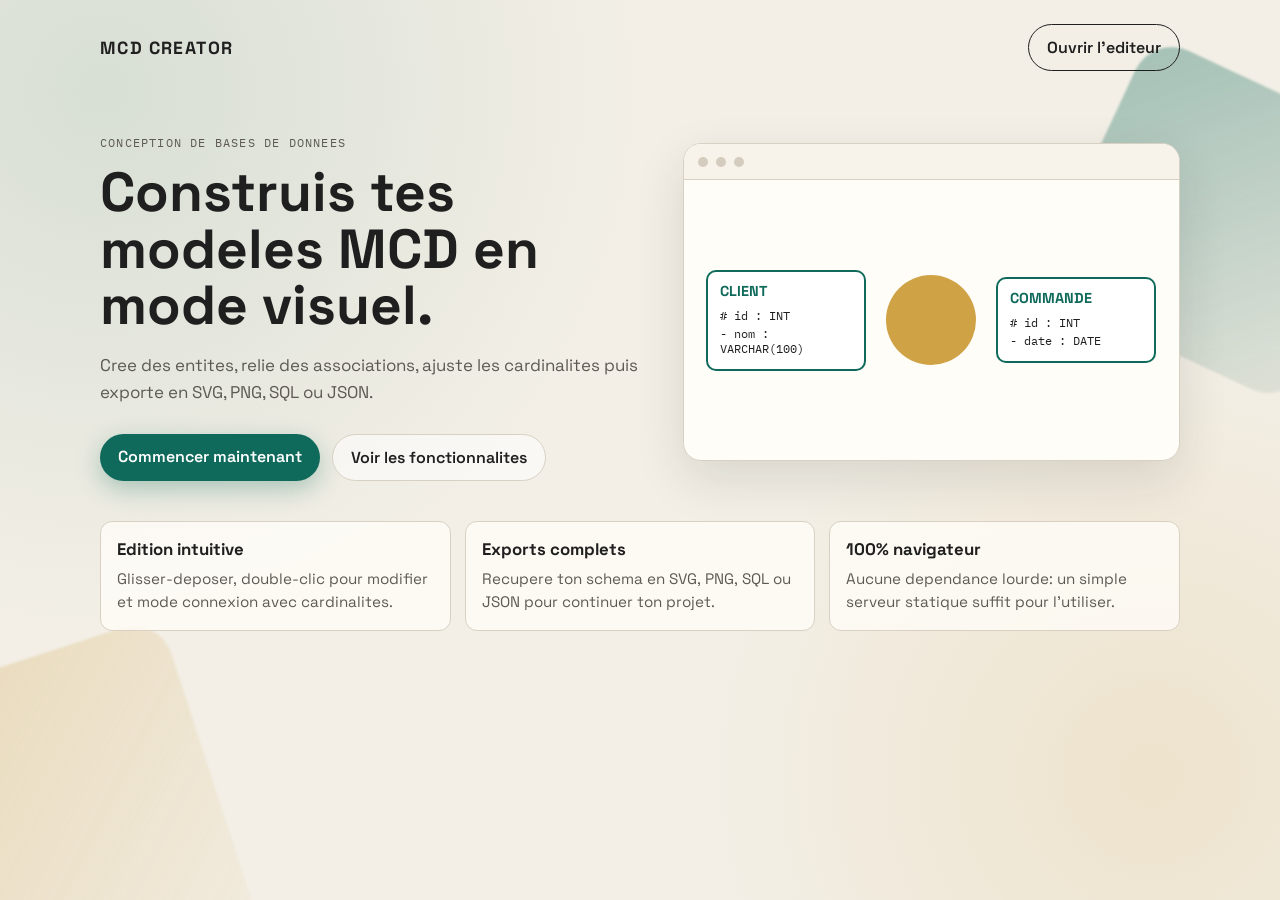
==== index.html @ fb3d9ec9 "feat: add web app initial files" ====
<!DOCTYPE html>
<html lang="fr">
<head>
  <meta charset="UTF-8">
  <meta name="viewport" content="width=device-width, initial-scale=1.0">
  <title>MCD Creator - Presentation</title>
  <link rel="preconnect" href="https://fonts.googleapis.com">
  <link rel="preconnect" href="https://fonts.gstatic.com" crossorigin>
  <link href="https://fonts.googleapis.com/css2?family=Space+Grotesk:wght@400;500;700&family=IBM+Plex+Mono:wght@400;600&display=swap" rel="stylesheet">
  <link rel="stylesheet" href="landing.css">
</head>
<body>
  <div class="bg-shape shape-a"></div>
  <div class="bg-shape shape-b"></div>

  <header class="topbar">
    <div class="brand">MCD Creator</div>
    <a class="btn btn-outline" href="editor.html">Ouvrir l'editeur</a>
  </header>

  <main class="hero">
    <section class="hero-content">
      <p class="eyebrow">Conception de bases de donnees</p>
      <h1>Construis tes modeles MCD en mode visuel.</h1>
      <p class="lead">
        Cree des entites, relie des associations, ajuste les cardinalites puis exporte en SVG, PNG, SQL ou JSON.
      </p>
      <div class="hero-actions">
        <a class="btn btn-primary" href="editor.html">Commencer maintenant</a>
        <a class="btn btn-ghost" href="#features">Voir les fonctionnalites</a>
      </div>
    </section>

    <section class="mockup" aria-label="Apercu du projet">
      <div class="mockup-header">
        <span></span><span></span><span></span>
      </div>
      <div class="mockup-body">
        <div class="mock-card">
          <h3>CLIENT</h3>
          <p># id : INT</p>
          <p>- nom : VARCHAR(100)</p>
        </div>
        <div class="mock-diamond">PASSE</div>
        <div class="mock-card">
          <h3>COMMANDE</h3>
          <p># id : INT</p>
          <p>- date : DATE</p>
        </div>
      </div>
    </section>
  </main>

  <section id="features" class="features">
    <article>
      <h2>Edition intuitive</h2>
      <p>Glisser-deposer, double-clic pour modifier et mode connexion avec cardinalites.</p>
    </article>
    <article>
      <h2>Exports complets</h2>
      <p>Recupere ton schema en SVG, PNG, SQL ou JSON pour continuer ton projet.</p>
    </article>
    <article>
      <h2>100% navigateur</h2>
      <p>Aucune dependance lourde: un simple serveur statique suffit pour l'utiliser.</p>
    </article>
  </section>
</body>
</html>
---- landing.css ----
:root {
  --bg: #f3efe6;
  --text: #1f1f1f;
  --muted: #5d5a55;
  --accent: #0f6a5b;
  --accent-dark: #0b4f44;
  --panel: #fffdf8;
  --line: #d7d0c3;
  --shadow: 0 18px 50px rgba(31, 31, 31, 0.12);
}

* {
  box-sizing: border-box;
}

html,
body {
  margin: 0;
  padding: 0;
  min-height: 100%;
}

body {
  font-family: 'Space Grotesk', sans-serif;
  color: var(--text);
  background:
    radial-gradient(circle at 8% 10%, rgba(15, 106, 91, 0.12), transparent 38%),
    radial-gradient(circle at 90% 86%, rgba(208, 162, 70, 0.16), transparent 32%),
    var(--bg);
  position: relative;
  overflow-x: hidden;
}

.bg-shape {
  position: fixed;
  z-index: -1;
  border-radius: 40px;
  filter: blur(1px);
}

.shape-a {
  width: 280px;
  height: 280px;
  top: 80px;
  right: -80px;
  background: linear-gradient(135deg, rgba(15, 106, 91, 0.35), rgba(11, 79, 68, 0.08));
  transform: rotate(25deg);
}

.shape-b {
  width: 340px;
  height: 340px;
  left: -120px;
  bottom: -100px;
  background: linear-gradient(135deg, rgba(208, 162, 70, 0.3), rgba(208, 162, 70, 0.04));
  transform: rotate(-18deg);
}

.topbar {
  max-width: 1120px;
  margin: 0 auto;
  padding: 24px 20px;
  display: flex;
  justify-content: space-between;
  align-items: center;
}

.brand {
  font-size: 1.1rem;
  letter-spacing: 0.08em;
  font-weight: 700;
  text-transform: uppercase;
}

.hero {
  max-width: 1120px;
  margin: 0 auto;
  padding: 28px 20px 20px;
  display: grid;
  gap: 36px;
  grid-template-columns: 1.1fr 1fr;
  align-items: center;
}

.eyebrow {
  font-family: 'IBM Plex Mono', monospace;
  text-transform: uppercase;
  letter-spacing: 0.1em;
  color: var(--muted);
  font-size: 0.75rem;
  margin-bottom: 14px;
}

.hero-content h1 {
  margin: 0;
  font-size: clamp(2rem, 4.3vw, 3.8rem);
  line-height: 1.03;
  max-width: 16ch;
}

.lead {
  margin: 18px 0 0;
  max-width: 54ch;
  color: var(--muted);
  font-size: 1.06rem;
  line-height: 1.6;
}

.hero-actions {
  margin-top: 28px;
  display: flex;
  flex-wrap: wrap;
  gap: 12px;
}

.btn {
  text-decoration: none;
  border-radius: 999px;
  padding: 12px 18px;
  font-weight: 600;
  transition: transform 0.16s ease, box-shadow 0.18s ease, background 0.2s ease;
}

.btn:hover {
  transform: translateY(-2px);
}

.btn-primary {
  background: var(--accent);
  color: #fff;
  box-shadow: 0 8px 24px rgba(15, 106, 91, 0.3);
}

.btn-primary:hover {
  background: var(--accent-dark);
}

.btn-ghost {
  color: var(--text);
  border: 1px solid var(--line);
  background: rgba(255, 255, 255, 0.55);
}

.btn-outline {
  color: var(--text);
  border: 1px solid var(--text);
}

.mockup {
  background: var(--panel);
  border: 1px solid var(--line);
  border-radius: 18px;
  box-shadow: var(--shadow);
  overflow: hidden;
  animation: pop-in 0.7s ease;
}

.mockup-header {
  height: 36px;
  border-bottom: 1px solid var(--line);
  display: flex;
  align-items: center;
  gap: 8px;
  padding-left: 14px;
  background: #f7f3ea;
}

.mockup-header span {
  width: 10px;
  height: 10px;
  border-radius: 50%;
  background: #d4ccbe;
}

.mockup-body {
  min-height: 280px;
  padding: 20px;
  display: flex;
  align-items: center;
  justify-content: center;
  gap: 20px;
}

.mock-card {
  width: 160px;
  background: #fff;
  border: 2px solid #0f6a5b;
  border-radius: 10px;
  padding: 10px 12px;
}

.mock-card h3 {
  margin: 0 0 8px;
  color: #0f6a5b;
  font-size: 0.9rem;
}

.mock-card p {
  margin: 3px 0;
  font-family: 'IBM Plex Mono', monospace;
  font-size: 0.75rem;
}

.mock-diamond {
  width: 90px;
  height: 90px;
  display: grid;
  place-items: center;
  border-radius: 50%;
  background: #d0a246;
  color: #fff;
  font-weight: 700;
  letter-spacing: 0.04em;
}

.mock-diamond::before {
  content: 'PASSE';
}

.mock-diamond {
  color: transparent;
}

.features {
  max-width: 1120px;
  margin: 20px auto 60px;
  padding: 0 20px;
  display: grid;
  gap: 14px;
  grid-template-columns: repeat(3, minmax(0, 1fr));
}

.features article {
  background: rgba(255, 253, 248, 0.8);
  border: 1px solid var(--line);
  border-radius: 12px;
  padding: 16px;
}

.features h2 {
  margin: 0 0 8px;
  font-size: 1.05rem;
}

.features p {
  margin: 0;
  color: var(--muted);
  line-height: 1.5;
  font-size: 0.95rem;
}

@keyframes pop-in {
  from {
    opacity: 0;
    transform: translateY(16px) scale(0.985);
  }
  to {
    opacity: 1;
    transform: translateY(0) scale(1);
  }
}

@media (max-width: 920px) {
  .hero {
    grid-template-columns: 1fr;
  }

  .features {
    grid-template-columns: 1fr;
  }

  .mockup-body {
    flex-direction: column;
  }
}
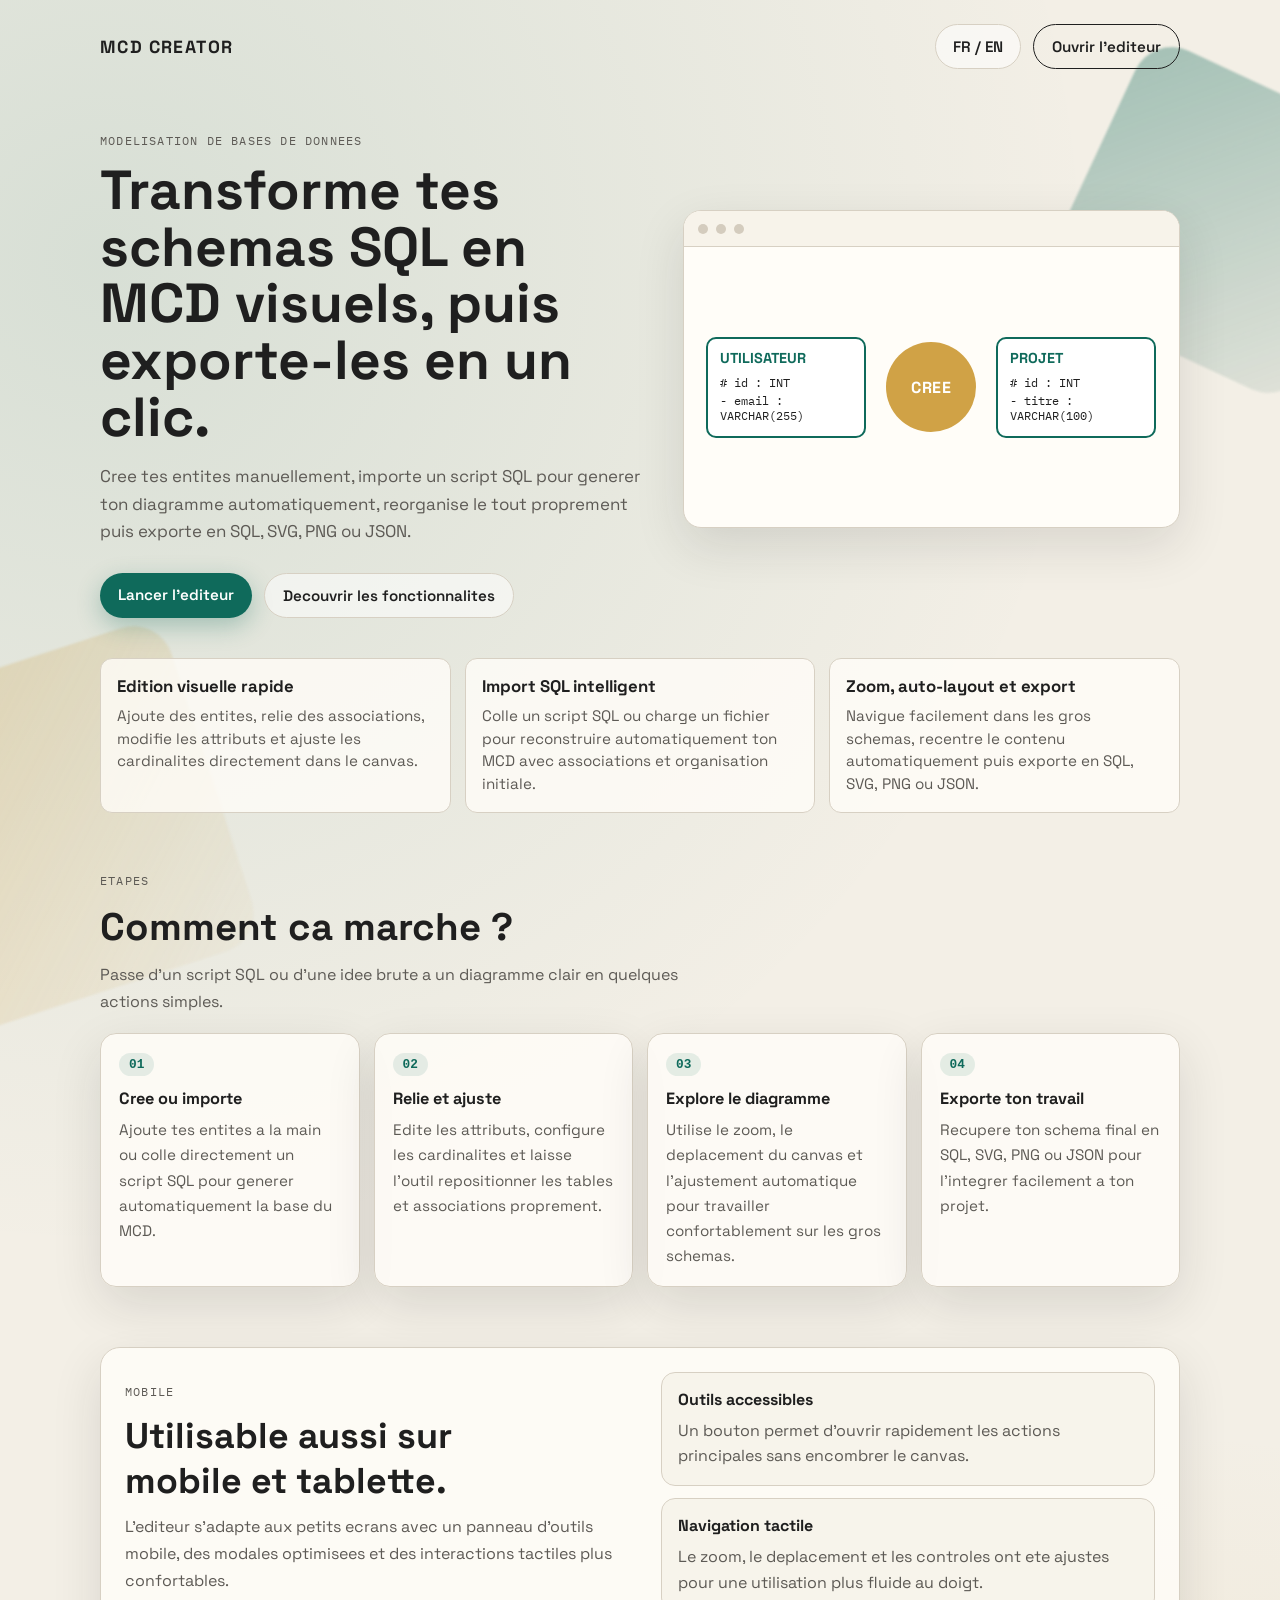
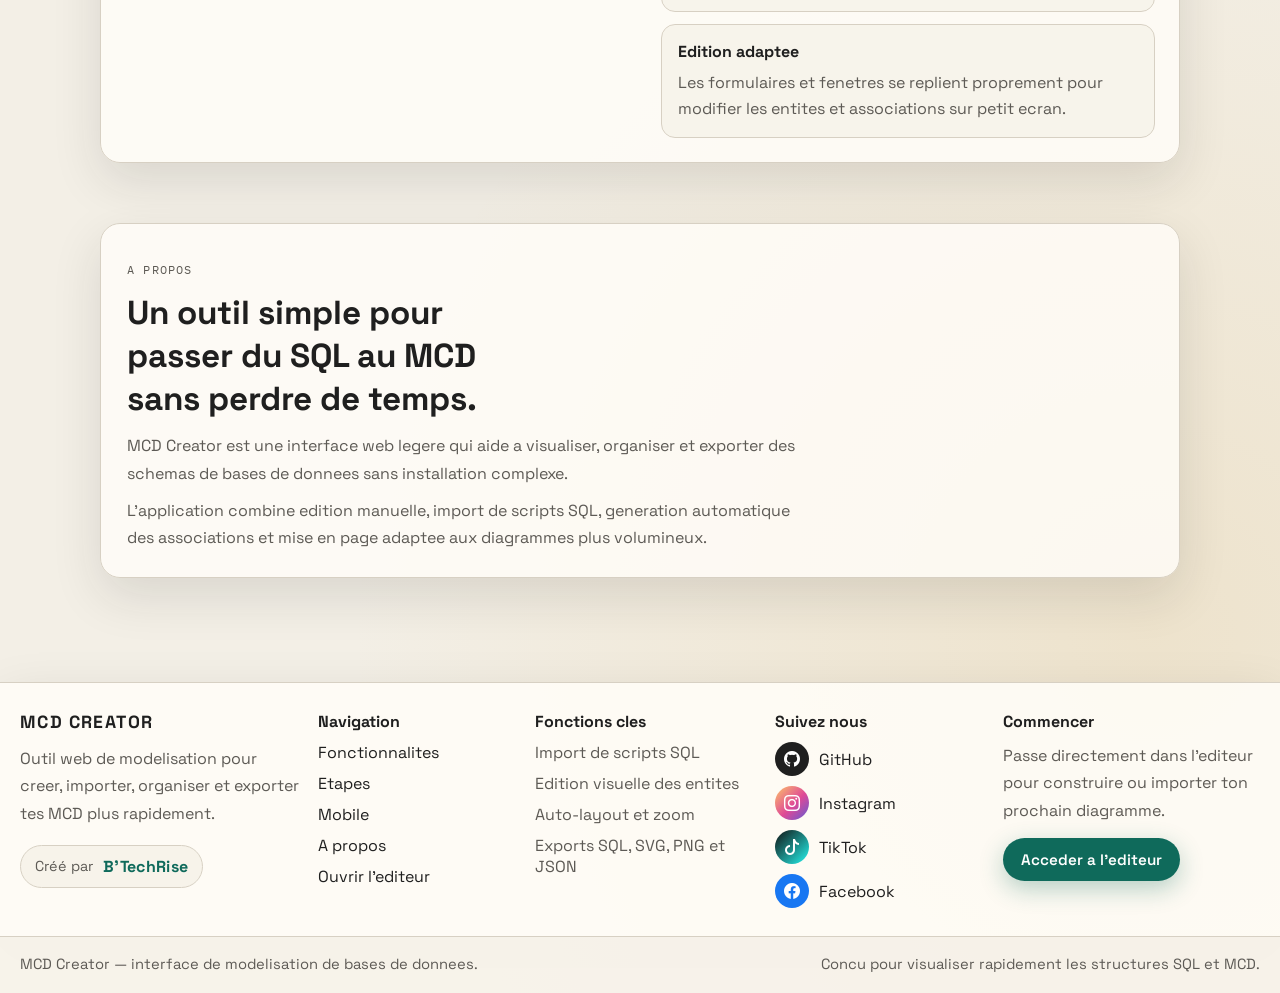
==== commit a2e48f9f: "Enhance landing page and mobile editor experience" ====
--- a/index.html
+++ b/index.html
@@ -3,10 +3,11 @@
 <head>
   <meta charset="UTF-8">
   <meta name="viewport" content="width=device-width, initial-scale=1.0">
-  <title>MCD Creator - Presentation</title>
+  <title>MCD Creator - Accueil</title>
   <link rel="preconnect" href="https://fonts.googleapis.com">
   <link rel="preconnect" href="https://fonts.gstatic.com" crossorigin>
   <link href="https://fonts.googleapis.com/css2?family=Space+Grotesk:wght@400;500;700&family=IBM+Plex+Mono:wght@400;600&display=swap" rel="stylesheet">
+  <link rel="stylesheet" href="https://cdn.jsdelivr.net/npm/bootstrap-icons@1.11.3/font/bootstrap-icons.min.css">
   <link rel="stylesheet" href="landing.css">
 </head>
 <body>
@@ -15,19 +16,22 @@
 
   <header class="topbar">
     <div class="brand">MCD Creator</div>
-    <a class="btn btn-outline" href="editor.html">Ouvrir l'editeur</a>
+    <div class="topbar-actions">
+      <button id="lang-toggle" class="btn btn-ghost btn-lang" type="button">FR / EN</button>
+      <a class="btn btn-outline" href="editor.html" data-i18n="openEditor">Ouvrir l'editeur</a>
+    </div>
   </header>
 
   <main class="hero">
     <section class="hero-content">
-      <p class="eyebrow">Conception de bases de donnees</p>
-      <h1>Construis tes modeles MCD en mode visuel.</h1>
-      <p class="lead">
-        Cree des entites, relie des associations, ajuste les cardinalites puis exporte en SVG, PNG, SQL ou JSON.
+      <p class="eyebrow" data-i18n="eyebrow">Modelisation de bases de donnees</p>
+      <h1 data-i18n="heroTitle">Transforme tes schemas SQL en MCD visuels, puis exporte-les en un clic.</h1>
+      <p class="lead" data-i18n="heroLead">
+        Cree tes entites manuellement, importe un script SQL pour generer ton diagramme automatiquement, reorganise le tout proprement puis exporte en SQL, SVG, PNG ou JSON.
       </p>
       <div class="hero-actions">
-        <a class="btn btn-primary" href="editor.html">Commencer maintenant</a>
-        <a class="btn btn-ghost" href="#features">Voir les fonctionnalites</a>
+        <a class="btn btn-primary" href="editor.html" data-i18n="launchEditor">Lancer l'editeur</a>
+        <a class="btn btn-ghost" href="#features" data-i18n="discoverFeatures">Decouvrir les fonctionnalites</a>
       </div>
     </section>
 
@@ -37,15 +41,15 @@
       </div>
       <div class="mockup-body">
         <div class="mock-card">
-          <h3>CLIENT</h3>
+          <h3 data-i18n="mockUser">UTILISATEUR</h3>
           <p># id : INT</p>
-          <p>- nom : VARCHAR(100)</p>
+          <p>- email : VARCHAR(255)</p>
         </div>
-        <div class="mock-diamond">PASSE</div>
+        <div class="mock-diamond" data-i18n="mockRelation">CREE</div>
         <div class="mock-card">
-          <h3>COMMANDE</h3>
+          <h3 data-i18n="mockProject">PROJET</h3>
           <p># id : INT</p>
-          <p>- date : DATE</p>
+          <p data-i18n="mockProjectField">- titre : VARCHAR(100)</p>
         </div>
       </div>
     </section>
@@ -53,17 +57,303 @@
 
   <section id="features" class="features">
     <article>
-      <h2>Edition intuitive</h2>
-      <p>Glisser-deposer, double-clic pour modifier et mode connexion avec cardinalites.</p>
+      <h2 data-i18n="feature1Title">Edition visuelle rapide</h2>
+      <p data-i18n="feature1Text">Ajoute des entites, relie des associations, modifie les attributs et ajuste les cardinalites directement dans le canvas.</p>
     </article>
     <article>
-      <h2>Exports complets</h2>
-      <p>Recupere ton schema en SVG, PNG, SQL ou JSON pour continuer ton projet.</p>
+      <h2 data-i18n="feature2Title">Import SQL intelligent</h2>
+      <p data-i18n="feature2Text">Colle un script SQL ou charge un fichier pour reconstruire automatiquement ton MCD avec associations et organisation initiale.</p>
     </article>
     <article>
-      <h2>100% navigateur</h2>
-      <p>Aucune dependance lourde: un simple serveur statique suffit pour l'utiliser.</p>
+      <h2 data-i18n="feature3Title">Zoom, auto-layout et export</h2>
+      <p data-i18n="feature3Text">Navigue facilement dans les gros schemas, recentre le contenu automatiquement puis exporte en SQL, SVG, PNG ou JSON.</p>
     </article>
   </section>
+
+  <section id="steps" class="steps">
+    <div class="steps-intro">
+      <p class="eyebrow" data-i18n="stepsEyebrow">Etapes</p>
+      <h2 data-i18n="stepsTitle">Comment ca marche ?</h2>
+      <p class="steps-lead" data-i18n="stepsLead">Passe d'un script SQL ou d'une idee brute a un diagramme clair en quelques actions simples.</p>
+    </div>
+
+    <div class="steps-grid">
+      <article class="step-card">
+        <span class="step-index">01</span>
+        <h3 data-i18n="step1Title">Cree ou importe</h3>
+        <p data-i18n="step1Text">Ajoute tes entites a la main ou colle directement un script SQL pour generer automatiquement la base du MCD.</p>
+      </article>
+      <article class="step-card">
+        <span class="step-index">02</span>
+        <h3 data-i18n="step2Title">Relie et ajuste</h3>
+        <p data-i18n="step2Text">Edite les attributs, configure les cardinalites et laisse l'outil repositionner les tables et associations proprement.</p>
+      </article>
+      <article class="step-card">
+        <span class="step-index">03</span>
+        <h3 data-i18n="step3Title">Explore le diagramme</h3>
+        <p data-i18n="step3Text">Utilise le zoom, le deplacement du canvas et l'ajustement automatique pour travailler confortablement sur les gros schemas.</p>
+      </article>
+      <article class="step-card">
+        <span class="step-index">04</span>
+        <h3 data-i18n="step4Title">Exporte ton travail</h3>
+        <p data-i18n="step4Text">Recupere ton schema final en SQL, SVG, PNG ou JSON pour l'integrer facilement a ton projet.</p>
+      </article>
+    </div>
+  </section>
+
+  <section id="mobile" class="mobile-section">
+    <div class="mobile-card">
+      <div class="mobile-copy">
+        <p class="eyebrow" data-i18n="mobileEyebrow">Mobile</p>
+        <h2 data-i18n="mobileTitle">Utilisable aussi sur mobile et tablette.</h2>
+        <p class="mobile-lead" data-i18n="mobileLead">L'editeur s'adapte aux petits ecrans avec un panneau d'outils mobile, des modales optimisees et des interactions tactiles plus confortables.</p>
+      </div>
+
+      <div class="mobile-points">
+        <article>
+          <h3 data-i18n="mobilePoint1Title">Outils accessibles</h3>
+          <p data-i18n="mobilePoint1Text">Un bouton permet d'ouvrir rapidement les actions principales sans encombrer le canvas.</p>
+        </article>
+        <article>
+          <h3 data-i18n="mobilePoint2Title">Navigation tactile</h3>
+          <p data-i18n="mobilePoint2Text">Le zoom, le deplacement et les controles ont ete ajustes pour une utilisation plus fluide au doigt.</p>
+        </article>
+        <article>
+          <h3 data-i18n="mobilePoint3Title">Edition adaptee</h3>
+          <p data-i18n="mobilePoint3Text">Les formulaires et fenetres se replient proprement pour modifier les entites et associations sur petit ecran.</p>
+        </article>
+      </div>
+    </div>
+  </section>
+
+  <section id="about" class="about">
+    <div class="about-card">
+      <p class="eyebrow" data-i18n="aboutEyebrow">A propos</p>
+      <h2 data-i18n="aboutTitle">Un outil simple pour passer du SQL au MCD sans perdre de temps.</h2>
+      <p data-i18n="aboutText1">MCD Creator est une interface web legere qui aide a visualiser, organiser et exporter des schemas de bases de donnees sans installation complexe.</p>
+      <p data-i18n="aboutText2">L'application combine edition manuelle, import de scripts SQL, generation automatique des associations et mise en page adaptee aux diagrammes plus volumineux.</p>
+    </div>
+  </section>
+
+  <footer class="site-footer">
+    <div class="footer-grid">
+      <section class="footer-brand-block">
+        <div class="brand footer-brand">MCD Creator</div>
+        <p class="footer-text" data-i18n="footerBrandText">Outil web de modelisation pour creer, importer, organiser et exporter tes MCD plus rapidement.</p>
+        <div class="footer-signature">
+          <span class="footer-signature-label" data-i18n="footerSignatureLabel">Créé par</span>
+          <a class="footer-signature-link" href="https://btechrise.fr/">B'TechRise</a>
+        </div>
+      </section>
+
+      <section>
+        <h3 class="footer-title" data-i18n="footerNavTitle">Navigation</h3>
+        <nav class="footer-links" aria-label="Footer navigation">
+          <a href="#features" data-i18n="footerLinkFeatures">Fonctionnalites</a>
+          <a href="#steps" data-i18n="footerLinkSteps">Etapes</a>
+          <a href="#mobile" data-i18n="footerLinkMobile">Mobile</a>
+          <a href="#about" data-i18n="footerLinkAbout">A propos</a>
+          <a href="editor.html" data-i18n="footerLinkEditor">Ouvrir l'editeur</a>
+        </nav>
+      </section>
+
+      <section>
+        <h3 class="footer-title" data-i18n="footerToolsTitle">Fonctions cles</h3>
+        <ul class="footer-list">
+          <li data-i18n="footerTool1">Import de scripts SQL</li>
+          <li data-i18n="footerTool2">Edition visuelle des entites</li>
+          <li data-i18n="footerTool3">Auto-layout et zoom</li>
+          <li data-i18n="footerTool4">Exports SQL, SVG, PNG et JSON</li>
+        </ul>
+      </section>
+
+      <section>
+        <h3 class="footer-title" data-i18n="footerFollowTitle">Suivez nous</h3>
+        <div class="footer-links footer-socials">
+          <a href="https://github.com/bameme-sy/B-MCD-Creat" target="_blank" rel="noreferrer" aria-label="GitHub">
+            <span class="social-badge social-github"><i class="bi bi-github" aria-hidden="true"></i></span>
+            <span>GitHub</span>
+          </a>
+          <a href="https://www.instagram.com/" target="_blank" rel="noreferrer" aria-label="Instagram">
+            <span class="social-badge social-instagram"><i class="bi bi-instagram" aria-hidden="true"></i></span>
+            <span>Instagram</span>
+          </a>
+          <a href="https://www.tiktok.com/" target="_blank" rel="noreferrer" aria-label="TikTok">
+            <span class="social-badge social-tiktok"><i class="bi bi-tiktok" aria-hidden="true"></i></span>
+            <span>TikTok</span>
+          </a>
+          <a href="https://www.facebook.com/" target="_blank" rel="noreferrer" aria-label="Facebook">
+            <span class="social-badge social-facebook"><i class="bi bi-facebook" aria-hidden="true"></i></span>
+            <span>Facebook</span>
+          </a>
+        </div>
+      </section>
+
+      <section>
+        <h3 class="footer-title" data-i18n="footerCtaTitle">Commencer</h3>
+        <p class="footer-text" data-i18n="footerCtaText">Passe directement dans l'editeur pour construire ou importer ton prochain diagramme.</p>
+        <a class="btn btn-primary footer-cta" href="editor.html" data-i18n="footerCtaButton">Acceder a l'editeur</a>
+      </section>
+    </div>
+
+    <div class="footer-bottom">
+      <p data-i18n="footerBottomLeft">MCD Creator — interface de modelisation de bases de donnees.</p>
+      <p data-i18n="footerBottomRight">Concu pour visualiser rapidement les structures SQL et MCD.</p>
+    </div>
+  </footer>
+
+  <script>
+    const translations = {
+      fr: {
+        title: 'MCD Creator - Accueil',
+        openEditor: "Ouvrir l'editeur",
+        eyebrow: 'Modelisation de bases de donnees',
+        heroTitle: 'Transforme tes schemas SQL en MCD visuels, puis exporte-les en un clic.',
+        heroLead: 'Cree tes entites manuellement, importe un script SQL pour generer ton diagramme automatiquement, reorganise le tout proprement puis exporte en SQL, SVG, PNG ou JSON.',
+        launchEditor: "Lancer l'editeur",
+        discoverFeatures: 'Decouvrir les fonctionnalites',
+        mockUser: 'UTILISATEUR',
+        mockRelation: 'CREE',
+        mockProject: 'PROJET',
+        mockProjectField: '- titre : VARCHAR(100)',
+        feature1Title: 'Edition visuelle rapide',
+        feature1Text: 'Ajoute des entites, relie des associations, modifie les attributs et ajuste les cardinalites directement dans le canvas.',
+        feature2Title: 'Import SQL intelligent',
+        feature2Text: 'Colle un script SQL ou charge un fichier pour reconstruire automatiquement ton MCD avec associations et organisation initiale.',
+        feature3Title: 'Zoom, auto-layout et export',
+        feature3Text: 'Navigue facilement dans les gros schemas, recentre le contenu automatiquement puis exporte en SQL, SVG, PNG ou JSON.',
+        aboutEyebrow: 'A propos',
+        aboutTitle: 'Un outil simple pour passer du SQL au MCD sans perdre de temps.',
+        aboutText1: 'MCD Creator est une interface web legere qui aide a visualiser, organiser et exporter des schemas de bases de donnees sans installation complexe.',
+        aboutText2: 'L\'application combine edition manuelle, import de scripts SQL, generation automatique des associations et mise en page adaptee aux diagrammes plus volumineux.',
+        footerBrandText: 'Outil web de modelisation pour creer, importer, organiser et exporter tes MCD plus rapidement.',
+        footerNavTitle: 'Navigation',
+        footerLinkFeatures: 'Fonctionnalites',
+        footerLinkSteps: 'Etapes',
+        footerLinkMobile: 'Mobile',
+        footerLinkAbout: 'A propos',
+        footerLinkEditor: "Ouvrir l'editeur",
+        stepsEyebrow: 'Etapes',
+        stepsTitle: 'Comment ca marche ?',
+        stepsLead: "Passe d'un script SQL ou d'une idee brute a un diagramme clair en quelques actions simples.",
+        step1Title: 'Cree ou importe',
+        step1Text: 'Ajoute tes entites a la main ou colle directement un script SQL pour generer automatiquement la base du MCD.',
+        step2Title: 'Relie et ajuste',
+        step2Text: "Edite les attributs, configure les cardinalites et laisse l'outil repositionner les tables et associations proprement.",
+        step3Title: 'Explore le diagramme',
+        step3Text: "Utilise le zoom, le deplacement du canvas et l'ajustement automatique pour travailler confortablement sur les gros schemas.",
+        step4Title: 'Exporte ton travail',
+        step4Text: "Recupere ton schema final en SQL, SVG, PNG ou JSON pour l'integrer facilement a ton projet.",
+        mobileEyebrow: 'Mobile',
+        mobileTitle: 'Utilisable aussi sur mobile et tablette.',
+        mobileLead: "L'editeur s'adapte aux petits ecrans avec un panneau d'outils mobile, des modales optimisees et des interactions tactiles plus confortables.",
+        mobilePoint1Title: 'Outils accessibles',
+        mobilePoint1Text: "Un bouton permet d'ouvrir rapidement les actions principales sans encombrer le canvas.",
+        mobilePoint2Title: 'Navigation tactile',
+        mobilePoint2Text: 'Le zoom, le deplacement et les controles ont ete ajustes pour une utilisation plus fluide au doigt.',
+        mobilePoint3Title: 'Edition adaptee',
+        mobilePoint3Text: 'Les formulaires et fenetres se replient proprement pour modifier les entites et associations sur petit ecran.',
+        footerSignatureLabel: 'Créé par',
+        footerToolsTitle: 'Fonctions cles',
+        footerTool1: 'Import de scripts SQL',
+        footerTool2: 'Edition visuelle des entites',
+        footerTool3: 'Auto-layout et zoom',
+        footerTool4: 'Exports SQL, SVG, PNG et JSON',
+        footerFollowTitle: 'Suivez nous',
+        footerCtaTitle: 'Commencer',
+        footerCtaText: "Passe directement dans l'editeur pour construire ou importer ton prochain diagramme.",
+        footerCtaButton: "Acceder a l'editeur",
+        footerBottomLeft: 'MCD Creator — interface de modelisation de bases de donnees.',
+        footerBottomRight: 'Concu pour visualiser rapidement les structures SQL et MCD.',
+        langLabel: 'FR / EN'
+      },
+      en: {
+        title: 'MCD Creator - Home',
+        openEditor: 'Open editor',
+        eyebrow: 'Database modeling',
+        heroTitle: 'Turn your SQL schemas into visual ER models and export them in one click.',
+        heroLead: 'Create entities manually, import an SQL script to generate your diagram automatically, organize everything neatly, then export to SQL, SVG, PNG, or JSON.',
+        launchEditor: 'Launch editor',
+        discoverFeatures: 'Explore features',
+        mockUser: 'USER',
+        mockRelation: 'CREATES',
+        mockProject: 'PROJECT',
+        mockProjectField: '- title : VARCHAR(100)',
+        feature1Title: 'Fast visual editing',
+        feature1Text: 'Add entities, connect associations, edit attributes, and fine-tune cardinalities directly on the canvas.',
+        feature2Title: 'Smart SQL import',
+        feature2Text: 'Paste a SQL script or load a file to automatically rebuild your MCD with associations and an initial layout.',
+        feature3Title: 'Zoom, auto-layout, and export',
+        feature3Text: 'Navigate large schemas easily, recenter the content automatically, then export to SQL, SVG, PNG, or JSON.',
+        aboutEyebrow: 'About',
+        aboutTitle: 'A simple tool to go from SQL to MCD without losing time.',
+        aboutText1: 'MCD Creator is a lightweight web interface that helps you visualize, organize, and export database schemas without any heavy setup.',
+        aboutText2: 'The application combines manual editing, SQL script import, automatic association generation, and layouts adapted to larger diagrams.',
+        footerBrandText: 'A web modeling tool to create, import, organize, and export your MCD diagrams faster.',
+        footerNavTitle: 'Navigation',
+        footerLinkFeatures: 'Features',
+        footerLinkSteps: 'Steps',
+        footerLinkMobile: 'Mobile',
+        footerLinkAbout: 'About',
+        footerLinkEditor: 'Open editor',
+        stepsEyebrow: 'Steps',
+        stepsTitle: 'How does it work?',
+        stepsLead: 'Go from a raw SQL script or rough idea to a clean diagram in just a few simple actions.',
+        step1Title: 'Create or import',
+        step1Text: 'Add your entities manually or paste an SQL script to automatically generate the base structure of the diagram.',
+        step2Title: 'Connect and refine',
+        step2Text: 'Edit attributes, set cardinalities, and let the tool reposition tables and associations neatly.',
+        step3Title: 'Explore the diagram',
+        step3Text: 'Use zoom, canvas panning, and automatic fitting to work comfortably on larger schemas.',
+        step4Title: 'Export your work',
+        step4Text: 'Download the final schema as SQL, SVG, PNG, or JSON so it fits easily into your project.',
+        mobileEyebrow: 'Mobile',
+        mobileTitle: 'Also usable on mobile and tablet.',
+        mobileLead: 'The editor adapts to smaller screens with a mobile tools panel, optimized modals, and more comfortable touch interactions.',
+        mobilePoint1Title: 'Accessible tools',
+        mobilePoint1Text: 'A dedicated button opens the main actions quickly without cluttering the canvas.',
+        mobilePoint2Title: 'Touch navigation',
+        mobilePoint2Text: 'Zoom, panning, and controls were refined for smoother finger-based interaction.',
+        mobilePoint3Title: 'Adapted editing',
+        mobilePoint3Text: 'Forms and panels fold cleanly so entities and associations stay easy to edit on smaller screens.',
+        footerSignatureLabel: 'Created by',
+        footerToolsTitle: 'Key features',
+        footerTool1: 'SQL script import',
+        footerTool2: 'Visual entity editing',
+        footerTool3: 'Auto-layout and zoom',
+        footerTool4: 'SQL, SVG, PNG, and JSON exports',
+        footerFollowTitle: 'Follow us',
+        footerCtaTitle: 'Get started',
+        footerCtaText: 'Jump straight into the editor to build or import your next diagram.',
+        footerCtaButton: 'Open the editor',
+        footerBottomLeft: 'MCD Creator — database modeling interface.',
+        footerBottomRight: 'Designed to visualize SQL and MCD structures quickly.',
+        langLabel: 'EN / FR'
+      }
+    };
+
+    const langButton = document.getElementById('lang-toggle');
+    const savedLang = localStorage.getItem('mcd-landing-lang');
+    let currentLang = savedLang === 'en' ? 'en' : 'fr';
+
+    function applyTranslations(lang) {
+      const dict = translations[lang] ?? translations.fr;
+      document.documentElement.lang = lang;
+      document.title = dict.title;
+      document.querySelectorAll('[data-i18n]').forEach(node => {
+        const key = node.dataset.i18n;
+        if (dict[key]) node.textContent = dict[key];
+      });
+      langButton.textContent = dict.langLabel;
+      localStorage.setItem('mcd-landing-lang', lang);
+    }
+
+    langButton.addEventListener('click', () => {
+      currentLang = currentLang === 'fr' ? 'en' : 'fr';
+      applyTranslations(currentLang);
+    });
+
+    applyTranslations(currentLang);
+  </script>
 </body>
 </html>
--- a/landing.css
+++ b/landing.css
@@ -65,6 +65,12 @@
   align-items: center;
 }
 
+.topbar-actions {
+  display: flex;
+  align-items: center;
+  gap: 12px;
+}
+
 .brand {
   font-size: 1.1rem;
   letter-spacing: 0.08em;
@@ -118,7 +124,13 @@
   border-radius: 999px;
   padding: 12px 18px;
   font-weight: 600;
+  font-family: inherit;
+  font-size: 0.95rem;
   transition: transform 0.16s ease, box-shadow 0.18s ease, background 0.2s ease;
+}
+
+button.btn {
+  cursor: pointer;
 }
 
 .btn:hover {
@@ -144,6 +156,11 @@
 .btn-outline {
   color: var(--text);
   border: 1px solid var(--text);
+}
+
+.btn-lang {
+  padding-inline: 16px;
+  min-width: 86px;
 }
 
 .mockup {
@@ -213,14 +230,6 @@
   letter-spacing: 0.04em;
 }
 
-.mock-diamond::before {
-  content: 'PASSE';
-}
-
-.mock-diamond {
-  color: transparent;
-}
-
 .features {
   max-width: 1120px;
   margin: 20px auto 60px;
@@ -249,6 +258,299 @@
   font-size: 0.95rem;
 }
 
+.steps {
+  max-width: 1120px;
+  margin: 0 auto 60px;
+  padding: 0 20px;
+}
+
+.steps-intro {
+  margin-bottom: 18px;
+}
+
+.steps-intro h2 {
+  margin: 0 0 10px;
+  font-size: clamp(1.6rem, 3vw, 2.6rem);
+}
+
+.steps-lead {
+  margin: 0;
+  max-width: 62ch;
+  color: var(--muted);
+  line-height: 1.7;
+}
+
+.steps-grid {
+  display: grid;
+  grid-template-columns: repeat(4, minmax(0, 1fr));
+  gap: 14px;
+}
+
+.step-card {
+  background: rgba(255, 253, 248, 0.82);
+  border: 1px solid var(--line);
+  border-radius: 16px;
+  padding: 18px;
+  box-shadow: var(--shadow);
+}
+
+.step-index {
+  display: inline-flex;
+  margin-bottom: 12px;
+  padding: 4px 10px;
+  border-radius: 999px;
+  background: rgba(15, 106, 91, 0.1);
+  color: var(--accent);
+  font-family: 'IBM Plex Mono', monospace;
+  font-size: 0.8rem;
+  font-weight: 600;
+}
+
+.step-card h3 {
+  margin: 0 0 8px;
+  font-size: 1.02rem;
+}
+
+.step-card p {
+  margin: 0;
+  color: var(--muted);
+  line-height: 1.65;
+  font-size: 0.95rem;
+}
+
+.mobile-section {
+  max-width: 1120px;
+  margin: 0 auto 60px;
+  padding: 0 20px;
+}
+
+.mobile-card {
+  display: grid;
+  grid-template-columns: 1.05fr 1fr;
+  gap: 18px;
+  background: rgba(255, 253, 248, 0.84);
+  border: 1px solid var(--line);
+  border-radius: 20px;
+  padding: 24px;
+  box-shadow: var(--shadow);
+}
+
+.mobile-copy h2 {
+  margin: 0 0 10px;
+  font-size: clamp(1.6rem, 2.8vw, 2.5rem);
+  max-width: 18ch;
+}
+
+.mobile-lead {
+  margin: 0;
+  color: var(--muted);
+  line-height: 1.7;
+  max-width: 58ch;
+}
+
+.mobile-points {
+  display: grid;
+  gap: 12px;
+}
+
+.mobile-points article {
+  background: rgba(247, 243, 234, 0.9);
+  border: 1px solid var(--line);
+  border-radius: 14px;
+  padding: 16px;
+}
+
+.mobile-points h3 {
+  margin: 0 0 8px;
+  font-size: 1rem;
+}
+
+.mobile-points p {
+  margin: 0;
+  color: var(--muted);
+  line-height: 1.6;
+}
+
+.about {
+  max-width: 1120px;
+  margin: 0 auto 80px;
+  padding: 0 20px;
+}
+
+.about-card {
+  background: rgba(255, 253, 248, 0.82);
+  border: 1px solid var(--line);
+  border-radius: 20px;
+  padding: 26px;
+  box-shadow: var(--shadow);
+}
+
+.about-card h2 {
+  margin: 0 0 12px;
+  font-size: clamp(1.5rem, 2.6vw, 2.4rem);
+  max-width: 18ch;
+}
+
+.about-card p:not(.eyebrow) {
+  margin: 10px 0 0;
+  max-width: 68ch;
+  color: var(--muted);
+  line-height: 1.7;
+}
+
+.site-footer {
+  width: 100%;
+  margin-top: 40px;
+  padding-top: 24px;
+}
+
+.footer-grid {
+  width: 100%;
+  max-width: none;
+  display: grid;
+  grid-template-columns: 1.2fr 0.85fr 0.95fr 0.9fr 1.1fr;
+  gap: 18px;
+  background: rgba(255, 253, 248, 0.88);
+  border-top: 1px solid var(--line);
+  border-bottom: 1px solid var(--line);
+  border-radius: 0;
+  padding: 28px 20px;
+  box-shadow: var(--shadow);
+}
+
+.footer-brand {
+  margin-bottom: 12px;
+}
+
+.footer-title {
+  margin: 0 0 10px;
+  font-size: 1rem;
+}
+
+.footer-text {
+  margin: 0;
+  color: var(--muted);
+  line-height: 1.7;
+  max-width: 34ch;
+}
+
+.footer-signature {
+  display: inline-flex;
+  align-items: center;
+  gap: 10px;
+  margin-top: 18px;
+  padding: 10px 14px;
+  border: 1px solid var(--line);
+  border-radius: 999px;
+  background: rgba(247, 243, 234, 0.92);
+  width: fit-content;
+  max-width: 100%;
+}
+
+.footer-signature-label {
+  color: var(--muted);
+  font-size: 0.9rem;
+}
+
+.footer-signature-link {
+  color: var(--accent);
+  text-decoration: none;
+  font-weight: 700;
+  letter-spacing: 0.02em;
+}
+
+.footer-signature-link:hover {
+  color: var(--accent-dark);
+}
+
+.footer-links,
+.footer-list {
+  display: flex;
+  flex-direction: column;
+  gap: 10px;
+  margin: 0;
+  padding: 0;
+}
+
+.footer-links a {
+  color: var(--text);
+  text-decoration: none;
+}
+
+.footer-links a:hover {
+  color: var(--accent);
+}
+
+.footer-socials a {
+  display: inline-flex;
+  align-items: center;
+  gap: 10px;
+  min-height: 32px;
+}
+
+.social-badge {
+  width: 34px;
+  height: 34px;
+  display: inline-flex;
+  align-items: center;
+  justify-content: center;
+  border-radius: 50%;
+  color: #fff;
+  font-size: 1rem;
+  flex-shrink: 0;
+}
+
+.social-badge i {
+  font-size: 1rem;
+  line-height: 1;
+}
+
+.social-github {
+  background: #1f1f1f;
+}
+
+.social-instagram {
+  background: linear-gradient(135deg, #fdc468, #df4996 55%, #5f5bd5);
+}
+
+.social-tiktok {
+  background: linear-gradient(135deg, #111111, #25f4ee);
+}
+
+.social-facebook {
+  background: #1877f2;
+}
+
+.footer-list {
+  list-style: none;
+  color: var(--muted);
+}
+
+.footer-cta {
+  display: inline-flex;
+  align-items: center;
+  justify-content: center;
+  margin-top: 14px;
+}
+
+.footer-bottom {
+  display: flex;
+  justify-content: space-between;
+  gap: 16px;
+  padding: 16px 20px 18px;
+  border-bottom: 1px solid var(--line);
+  border-top: none;
+  border-radius: 0;
+  background: rgba(247, 243, 234, 0.95);
+}
+
+.footer-bottom p {
+  margin: 0;
+  color: var(--muted);
+  font-size: 0.92rem;
+  line-height: 1.5;
+}
+
 @keyframes pop-in {
   from {
     opacity: 0;
@@ -261,6 +563,16 @@
 }
 
 @media (max-width: 920px) {
+  .topbar {
+    flex-direction: column;
+    align-items: flex-start;
+    gap: 14px;
+  }
+
+  .topbar-actions {
+    flex-wrap: wrap;
+  }
+
   .hero {
     grid-template-columns: 1fr;
   }
@@ -269,7 +581,46 @@
     grid-template-columns: 1fr;
   }
 
+  .steps-grid {
+    grid-template-columns: 1fr 1fr;
+  }
+
+  .mobile-card {
+    grid-template-columns: 1fr;
+  }
+
+  .footer-grid {
+    grid-template-columns: 1fr 1fr;
+  }
+
+  .footer-bottom {
+    flex-direction: column;
+  }
+
   .mockup-body {
     flex-direction: column;
   }
-}
+
+  .about-card {
+    padding: 22px;
+  }
+}
+
+@media (max-width: 640px) {
+  .steps-grid {
+    grid-template-columns: 1fr;
+  }
+
+  .mobile-card {
+    padding: 20px;
+  }
+
+  .footer-grid {
+    grid-template-columns: 1fr;
+    padding: 22px;
+  }
+
+  .footer-bottom {
+    padding: 14px 22px 18px;
+  }
+}
